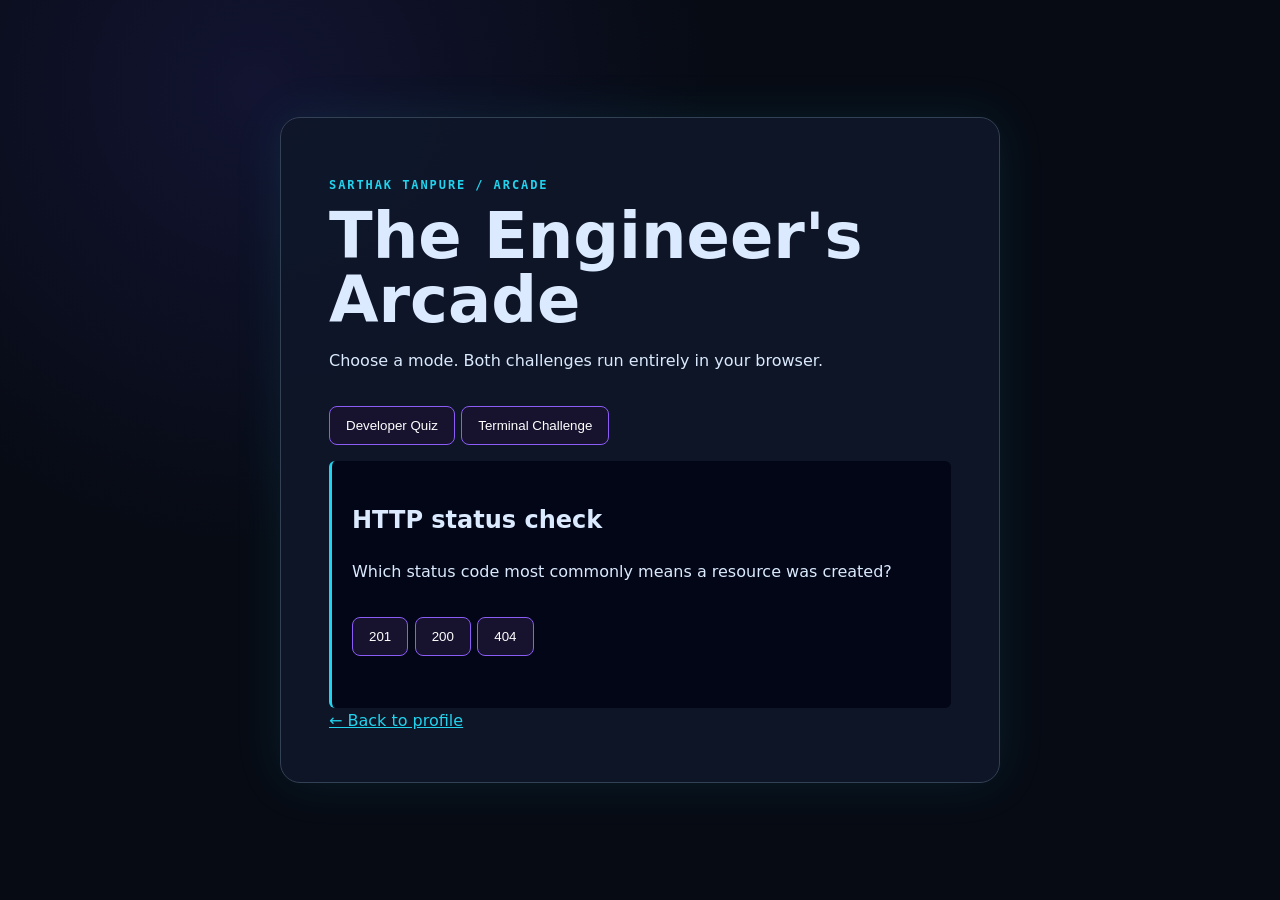
==== arcade/index.html @ b4ba6bf2 "Sarthak's Profile" ====
<!doctype html>
<html lang="en">
  <head>
    <meta charset="utf-8" />
    <meta name="viewport" content="width=device-width,initial-scale=1" />
    <title>The Engineer's Arcade</title>
    <link rel="stylesheet" href="style.css" />
  </head>
  <body>
    <main>
      <p class="eyebrow">SARTHAK TANPURE / ARCADE</p>
      <h1>The Engineer's Arcade</h1>
      <p id="intro">
        Choose a mode. Both challenges run entirely in your browser.
      </p>
      <nav>
        <button data-game="quiz">Developer Quiz</button
        ><button data-game="terminal">Terminal Challenge</button>
      </nav>
      <section id="game"></section>
      <a href="../README.md">← Back to profile</a>
    </main>
    <script src="app.js"></script>
  </body>
</html>
---- arcade/style.css ----
:root {
    color-scheme: dark;
    --violet: #a78bfa;
    --cyan: #22d3ee;
    --ink: #070b14;
    --panel: #101827
}

* {
    box-sizing: border-box
}

body {
    margin: 0;
    min-height: 100vh;
    display: grid;
    place-items: center;
    background: radial-gradient(circle at 20% 10%, #312e8144, transparent 35%), var(--ink);
    color: #dbeafe;
    font: 16px/1.6 system-ui, sans-serif
}

main {
    width: min(720px, 92vw);
    padding: 3rem;
    border: 1px solid #334155;
    border-radius: 20px;
    background: #0f172ad9;
    box-shadow: 0 0 50px #22d3ee18
}

.eyebrow {
    color: var(--cyan);
    font: 700 .75rem monospace;
    letter-spacing: .16em
}

h1 {
    font-size: clamp(2rem, 6vw, 4rem);
    line-height: 1;
    margin: .2rem 0
}

button {
    padding: .7rem 1rem;
    margin: 1rem .4rem 1rem 0;
    border: 1px solid #8b5cf6;
    background: #17122e;
    color: white;
    border-radius: 8px;
    cursor: pointer
}

button:hover {
    background: #312e81
}

#game {
    min-height: 170px;
    padding: 1.25rem;
    border-left: 3px solid var(--cyan);
    background: #020617;
    border-radius: 6px
}

input {
    width: 100%;
    padding: .75rem;
    background: #111827;
    color: white;
    border: 1px solid #475569;
    border-radius: 6px
}

a {
    color: var(--cyan)
}

code {
    color: var(--violet)
}
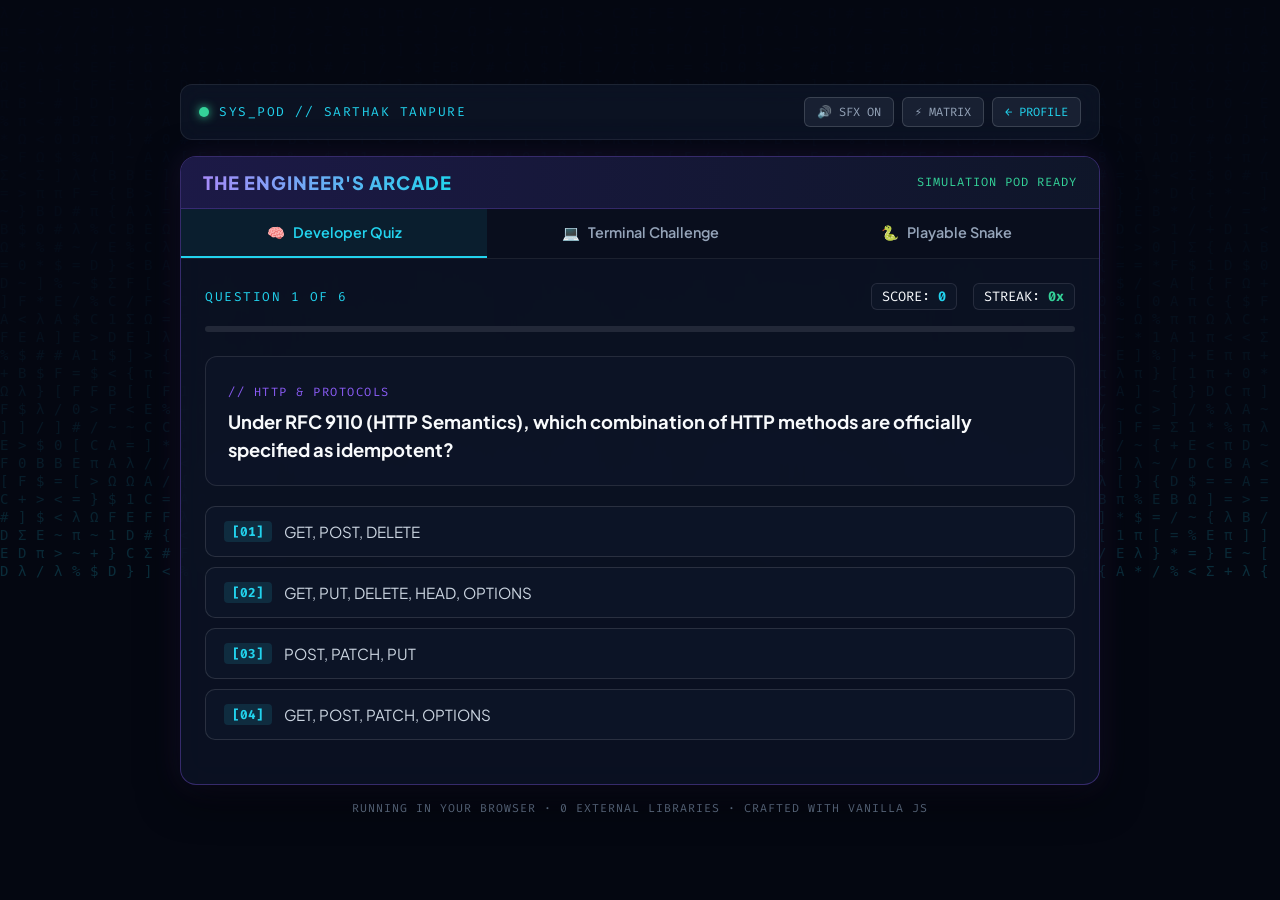
==== commit 75232dab: "feat: build futuristic developer command center, animated SVG suite, and interactive arcade" ====
--- a/arcade/index.html
+++ b/arcade/index.html
@@ -2,24 +2,67 @@
 <html lang="en">
   <head>
     <meta charset="utf-8" />
-    <meta name="viewport" content="width=device-width,initial-scale=1" />
-    <title>The Engineer's Arcade</title>
+    <meta name="viewport" content="width=device-width, initial-scale=1" />
+    <title>The Engineer's Arcade — Sarthak Tanpure</title>
+    <meta name="description" content="Interactive browser engineering simulation & games by Sarthak Tanpure. Featuring Developer Quiz, Terminal Challenge, and Playable Snake." />
+    <link rel="preconnect" href="https://fonts.googleapis.com" />
+    <link rel="preconnect" href="https://fonts.gstatic.com" crossorigin />
+    <link href="https://fonts.googleapis.com/css2?family=Fira+Code:wght@400;500;600;700&family=Plus+Jakarta+Sans:wght@400;600;700;800&display=swap" rel="stylesheet" />
     <link rel="stylesheet" href="style.css" />
   </head>
   <body>
-    <main>
-      <p class="eyebrow">SARTHAK TANPURE / ARCADE</p>
-      <h1>The Engineer's Arcade</h1>
-      <p id="intro">
-        Choose a mode. Both challenges run entirely in your browser.
-      </p>
-      <nav>
-        <button data-game="quiz">Developer Quiz</button
-        ><button data-game="terminal">Terminal Challenge</button>
-      </nav>
-      <section id="game"></section>
-      <a href="../README.md">← Back to profile</a>
-    </main>
+    <!-- Background Canvas for Matrix Rain -->
+    <canvas id="matrixCanvas"></canvas>
+
+    <div class="arcade-wrapper">
+      <!-- Header HUD -->
+      <header class="arcade-header">
+        <div class="header-left">
+          <div class="status-pulse"></div>
+          <span class="mono eyebrow">SYS_POD // SARTHAK TANPURE</span>
+        </div>
+        <div class="header-controls">
+          <button id="audioToggle" class="btn-ctrl" title="Toggle Sound FX">🔊 SFX ON</button>
+          <button id="matrixToggle" class="btn-ctrl" title="Toggle Matrix Rain">⚡ MATRIX</button>
+          <a href="../README.md" class="btn-ctrl link-btn">← PROFILE</a>
+        </div>
+      </header>
+
+      <!-- Main Arcade Container -->
+      <main class="arcade-card">
+        <div class="marquee-bar">
+          <span class="marquee-title">THE ENGINEER'S ARCADE</span>
+          <span class="mono marquee-status">SIMULATION POD READY</span>
+        </div>
+
+        <!-- Mode Selector Tabs -->
+        <nav class="mode-tabs">
+          <button class="tab-btn active" data-game="quiz">
+            <span class="tab-icon">🧠</span>
+            <span class="tab-text">Developer Quiz</span>
+          </button>
+          <button class="tab-btn" data-game="terminal">
+            <span class="tab-icon">💻</span>
+            <span class="tab-text">Terminal Challenge</span>
+          </button>
+          <button class="tab-btn" data-game="snake">
+            <span class="tab-icon">🐍</span>
+            <span class="tab-text">Playable Snake</span>
+          </button>
+        </nav>
+
+        <!-- Dynamic Game Surface -->
+        <section id="gameArea" class="game-area">
+          <!-- Injected via JavaScript -->
+        </section>
+      </main>
+
+      <!-- Footer Info -->
+      <footer class="arcade-footer mono">
+        <span>RUNNING IN YOUR BROWSER · 0 EXTERNAL LIBRARIES · CRAFTED WITH VANILLA JS</span>
+      </footer>
+    </div>
+
     <script src="app.js"></script>
   </body>
 </html>
--- a/arcade/style.css
+++ b/arcade/style.css
@@ -1,81 +1,520 @@
 :root {
-    color-scheme: dark;
-    --violet: #a78bfa;
-    --cyan: #22d3ee;
-    --ink: #070b14;
-    --panel: #101827
+  --bg-primary: #060913;
+  --bg-card: rgba(13, 21, 39, 0.75);
+  --border-card: rgba(139, 92, 246, 0.35);
+  --text-main: #f8fafc;
+  --text-muted: #94a3b8;
+  --accent-violet: #8b5cf6;
+  --accent-cyan: #22d3ee;
+  --accent-green: #34d399;
+  --accent-rose: #f43f5e;
+  --accent-amber: #fbbf24;
+  --font-mono: 'Fira Code', monospace;
+  --font-sans: 'Plus Jakarta Sans', sans-serif;
 }
 
 * {
-    box-sizing: border-box
+  box-sizing: border-box;
+  margin: 0;
+  padding: 0;
 }
 
 body {
-    margin: 0;
-    min-height: 100vh;
-    display: grid;
-    place-items: center;
-    background: radial-gradient(circle at 20% 10%, #312e8144, transparent 35%), var(--ink);
-    color: #dbeafe;
-    font: 16px/1.6 system-ui, sans-serif
-}
-
-main {
-    width: min(720px, 92vw);
-    padding: 3rem;
-    border: 1px solid #334155;
-    border-radius: 20px;
-    background: #0f172ad9;
-    box-shadow: 0 0 50px #22d3ee18
+  background-color: var(--bg-primary);
+  color: var(--text-main);
+  font-family: var(--font-sans);
+  min-height: 100vh;
+  position: relative;
+  overflow-x: hidden;
+  display: flex;
+  justify-content: center;
+  align-items: center;
+  padding: 20px;
+}
+
+#matrixCanvas {
+  position: fixed;
+  top: 0;
+  left: 0;
+  width: 100vw;
+  height: 100vh;
+  z-index: 0;
+  opacity: 0.18;
+  pointer-events: none;
+}
+
+.mono {
+  font-family: var(--font-mono);
+}
+
+.arcade-wrapper {
+  position: relative;
+  z-index: 1;
+  width: 100%;
+  max-width: 920px;
+  display: flex;
+  flex-direction: column;
+  gap: 16px;
+}
+
+/* Header */
+.arcade-header {
+  display: flex;
+  justify-content: space-between;
+  align-items: center;
+  padding: 12px 18px;
+  background: rgba(15, 23, 42, 0.7);
+  backdrop-filter: blur(12px);
+  border: 1px solid rgba(255, 255, 255, 0.08);
+  border-radius: 12px;
+}
+
+.header-left {
+  display: flex;
+  align-items: center;
+  gap: 10px;
+}
+
+.status-pulse {
+  width: 10px;
+  height: 10px;
+  border-radius: 50%;
+  background: var(--accent-green);
+  box-shadow: 0 0 10px var(--accent-green);
+  animation: pulse 2s infinite;
+}
+
+@keyframes pulse {
+  0%, 100% { opacity: 0.4; transform: scale(0.9); }
+  50% { opacity: 1; transform: scale(1.1); }
 }
 
 .eyebrow {
-    color: var(--cyan);
-    font: 700 .75rem monospace;
-    letter-spacing: .16em
-}
-
-h1 {
-    font-size: clamp(2rem, 6vw, 4rem);
-    line-height: 1;
-    margin: .2rem 0
-}
-
-button {
-    padding: .7rem 1rem;
-    margin: 1rem .4rem 1rem 0;
-    border: 1px solid #8b5cf6;
-    background: #17122e;
-    color: white;
-    border-radius: 8px;
-    cursor: pointer
-}
-
-button:hover {
-    background: #312e81
-}
-
-#game {
-    min-height: 170px;
-    padding: 1.25rem;
-    border-left: 3px solid var(--cyan);
-    background: #020617;
-    border-radius: 6px
-}
-
-input {
-    width: 100%;
-    padding: .75rem;
-    background: #111827;
-    color: white;
-    border: 1px solid #475569;
-    border-radius: 6px
-}
-
-a {
-    color: var(--cyan)
-}
-
-code {
-    color: var(--violet)
+  font-size: 0.8rem;
+  color: var(--accent-cyan);
+  letter-spacing: 1.5px;
+}
+
+.header-controls {
+  display: flex;
+  gap: 8px;
+}
+
+.btn-ctrl {
+  background: rgba(30, 41, 59, 0.7);
+  border: 1px solid rgba(255, 255, 255, 0.15);
+  color: var(--text-muted);
+  font-family: var(--font-mono);
+  font-size: 0.75rem;
+  padding: 6px 12px;
+  border-radius: 6px;
+  cursor: pointer;
+  transition: all 0.2s ease;
+  text-decoration: none;
+  display: inline-flex;
+  align-items: center;
+}
+
+.btn-ctrl:hover {
+  background: rgba(139, 92, 246, 0.25);
+  border-color: var(--accent-violet);
+  color: var(--text-main);
+}
+
+.link-btn {
+  color: var(--accent-cyan);
+}
+
+/* Main Card */
+.arcade-card {
+  background: var(--bg-card);
+  backdrop-filter: blur(16px);
+  border: 1px solid var(--border-card);
+  border-radius: 16px;
+  box-shadow: 0 12px 40px rgba(0, 0, 0, 0.6), 0 0 30px rgba(139, 92, 246, 0.15);
+  overflow: hidden;
+  display: flex;
+  flex-direction: column;
+}
+
+.marquee-bar {
+  display: flex;
+  justify-content: space-between;
+  align-items: center;
+  padding: 14px 22px;
+  background: linear-gradient(90deg, rgba(30, 27, 75, 0.9), rgba(15, 23, 42, 0.9));
+  border-bottom: 1px solid rgba(139, 92, 246, 0.25);
+}
+
+.marquee-title {
+  font-weight: 800;
+  font-size: 1.15rem;
+  letter-spacing: 1px;
+  background: linear-gradient(90deg, #a78bfa, #22d3ee);
+  -webkit-background-clip: text;
+  -webkit-text-fill-color: transparent;
+}
+
+.marquee-status {
+  font-size: 0.75rem;
+  color: var(--accent-green);
+  letter-spacing: 1px;
+}
+
+/* Mode Tabs */
+.mode-tabs {
+  display: grid;
+  grid-template-columns: repeat(3, 1fr);
+  background: rgba(10, 15, 30, 0.85);
+  border-bottom: 1px solid rgba(255, 255, 255, 0.08);
+}
+
+.tab-btn {
+  background: none;
+  border: none;
+  border-bottom: 2px solid transparent;
+  padding: 14px;
+  color: var(--text-muted);
+  font-family: var(--font-sans);
+  font-weight: 600;
+  font-size: 0.9rem;
+  cursor: pointer;
+  display: flex;
+  align-items: center;
+  justify-content: center;
+  gap: 8px;
+  transition: all 0.2s ease;
+}
+
+.tab-btn:hover {
+  color: var(--text-main);
+  background: rgba(255, 255, 255, 0.03);
+}
+
+.tab-btn.active {
+  color: var(--accent-cyan);
+  border-bottom-color: var(--accent-cyan);
+  background: rgba(34, 211, 238, 0.08);
+}
+
+/* Game Surface */
+.game-area {
+  padding: 24px;
+  min-height: 480px;
+}
+
+/* Quiz Styles */
+.quiz-header {
+  display: flex;
+  justify-content: space-between;
+  align-items: center;
+  margin-bottom: 16px;
+}
+
+.quiz-progress-track {
+  width: 100%;
+  height: 6px;
+  background: rgba(255, 255, 255, 0.1);
+  border-radius: 3px;
+  margin-bottom: 24px;
+  overflow: hidden;
+}
+
+.quiz-progress-bar {
+  height: 100%;
+  background: linear-gradient(90deg, var(--accent-violet), var(--accent-cyan));
+  transition: width 0.3s ease;
+}
+
+.quiz-hud {
+  display: flex;
+  gap: 16px;
+  font-size: 0.85rem;
+}
+
+.quiz-hud span {
+  background: rgba(15, 23, 42, 0.8);
+  padding: 4px 10px;
+  border-radius: 6px;
+  border: 1px solid rgba(255, 255, 255, 0.1);
+}
+
+.question-box {
+  background: rgba(15, 23, 42, 0.6);
+  border: 1px solid rgba(255, 255, 255, 0.1);
+  border-radius: 12px;
+  padding: 22px;
+  margin-bottom: 20px;
+}
+
+.question-tag {
+  font-size: 0.75rem;
+  color: var(--accent-violet);
+  letter-spacing: 1.5px;
+  margin-bottom: 8px;
+  display: inline-block;
+}
+
+.question-text {
+  font-size: 1.15rem;
+  font-weight: 700;
+  line-height: 1.5;
+  color: var(--text-main);
+}
+
+.options-grid {
+  display: flex;
+  flex-direction: column;
+  gap: 10px;
+  margin-bottom: 20px;
+}
+
+.option-btn {
+  background: rgba(15, 23, 42, 0.7);
+  border: 1px solid rgba(255, 255, 255, 0.12);
+  color: #cbd5e1;
+  font-family: var(--font-sans);
+  font-size: 0.95rem;
+  padding: 14px 18px;
+  border-radius: 10px;
+  cursor: pointer;
+  text-align: left;
+  transition: all 0.2s ease;
+  display: flex;
+  align-items: center;
+  gap: 12px;
+}
+
+.option-btn:hover:not(:disabled) {
+  border-color: var(--accent-cyan);
+  background: rgba(34, 211, 238, 0.08);
+  color: var(--text-main);
+  transform: translateX(4px);
+}
+
+.option-key {
+  font-family: var(--font-mono);
+  font-size: 0.8rem;
+  font-weight: 700;
+  color: var(--accent-cyan);
+  background: rgba(34, 211, 238, 0.12);
+  padding: 2px 8px;
+  border-radius: 4px;
+}
+
+.option-btn.correct {
+  border-color: var(--accent-green);
+  background: rgba(52, 211, 153, 0.15);
+  color: var(--accent-green);
+}
+
+.option-btn.wrong {
+  border-color: var(--accent-rose);
+  background: rgba(244, 63, 94, 0.15);
+  color: var(--accent-rose);
+}
+
+.explanation-card {
+  padding: 16px;
+  border-radius: 10px;
+  background: rgba(15, 23, 42, 0.9);
+  border-left: 4px solid var(--accent-cyan);
+  font-size: 0.9rem;
+  line-height: 1.5;
+  color: var(--text-muted);
+  margin-bottom: 20px;
+  animation: fadeIn 0.3s ease;
+}
+
+.btn-next {
+  background: linear-gradient(90deg, var(--accent-violet), var(--accent-cyan));
+  border: none;
+  color: #060913;
+  font-weight: 700;
+  font-size: 0.95rem;
+  padding: 12px 24px;
+  border-radius: 8px;
+  cursor: pointer;
+  transition: all 0.2s ease;
+}
+
+.btn-next:hover {
+  box-shadow: 0 0 20px rgba(34, 211, 238, 0.5);
+  transform: translateY(-2px);
+}
+
+/* Terminal Styles */
+.terminal-window {
+  background: #090e1a;
+  border: 1px solid #1e293b;
+  border-radius: 10px;
+  height: 440px;
+  display: flex;
+  flex-direction: column;
+  overflow: hidden;
+  box-shadow: inset 0 0 30px rgba(0, 0, 0, 0.7);
+}
+
+.terminal-topbar {
+  background: #111827;
+  padding: 8px 14px;
+  border-bottom: 1px solid #1f2937;
+  display: flex;
+  align-items: center;
+  justify-content: space-between;
+}
+
+.term-dots {
+  display: flex;
+  gap: 6px;
+}
+
+.term-dot {
+  width: 9px;
+  height: 9px;
+  border-radius: 50%;
+}
+
+.term-dot.r { background: #ef4444; }
+.term-dot.y { background: #f59e0b; }
+.term-dot.g { background: #10b981; }
+
+.term-title {
+  font-size: 0.75rem;
+  color: #64748b;
+}
+
+.terminal-body {
+  padding: 16px;
+  flex: 1;
+  overflow-y: auto;
+  font-family: var(--font-mono);
+  font-size: 0.88rem;
+  line-height: 1.6;
+}
+
+.term-line {
+  margin-bottom: 6px;
+  word-break: break-word;
+}
+
+.term-prompt {
+  color: var(--accent-green);
+  font-weight: 600;
+}
+
+.term-cmd {
+  color: var(--text-main);
+}
+
+.term-out {
+  color: #94a3b8;
+  margin-bottom: 8px;
+}
+
+.term-out.cyan { color: var(--accent-cyan); }
+.term-out.violet { color: #a78bfa; }
+.term-out.green { color: var(--accent-green); }
+.term-out.rose { color: var(--accent-rose); }
+
+.terminal-input-row {
+  display: flex;
+  align-items: center;
+  margin-top: 6px;
+}
+
+.terminal-input {
+  flex: 1;
+  background: transparent;
+  border: none;
+  outline: none;
+  color: #f8fafc;
+  font-family: var(--font-mono);
+  font-size: 0.88rem;
+  padding-left: 8px;
+}
+
+/* Snake Game Styles */
+.snake-container {
+  display: flex;
+  flex-direction: column;
+  align-items: center;
+  gap: 16px;
+}
+
+.snake-hud {
+  display: flex;
+  justify-content: space-between;
+  width: 100%;
+  max-width: 440px;
+  font-family: var(--font-mono);
+  font-size: 0.9rem;
+}
+
+.snake-hud span {
+  background: rgba(15, 23, 42, 0.8);
+  padding: 6px 14px;
+  border-radius: 6px;
+  border: 1px solid rgba(255, 255, 255, 0.1);
+}
+
+#snakeCanvas {
+  background: #090e1a;
+  border: 2px solid rgba(52, 211, 153, 0.4);
+  border-radius: 10px;
+  box-shadow: 0 0 25px rgba(52, 211, 153, 0.2);
+}
+
+.snake-controls {
+  display: flex;
+  flex-direction: column;
+  align-items: center;
+  gap: 6px;
+  margin-top: 10px;
+}
+
+.dpad-row {
+  display: flex;
+  gap: 6px;
+}
+
+.dpad-btn {
+  width: 46px;
+  height: 46px;
+  background: rgba(30, 41, 59, 0.8);
+  border: 1px solid rgba(255, 255, 255, 0.15);
+  border-radius: 8px;
+  color: var(--accent-cyan);
+  font-size: 1.2rem;
+  cursor: pointer;
+  display: flex;
+  align-items: center;
+  justify-content: center;
+  user-select: none;
+}
+
+.dpad-btn:active {
+  background: var(--accent-cyan);
+  color: #060913;
+}
+
+/* Footer */
+.arcade-footer {
+  text-align: center;
+  font-size: 0.72rem;
+  color: #64748b;
+  letter-spacing: 1px;
+}
+
+@keyframes fadeIn {
+  from { opacity: 0; transform: translateY(6px); }
+  to { opacity: 1; transform: translateY(0); }
+}
+
+@media (max-width: 640px) {
+  body { padding: 10px; }
+  .mode-tabs { grid-template-columns: 1fr; }
+  .tab-btn { justify-content: flex-start; padding: 10px 16px; }
+  .game-area { padding: 14px; }
+  #snakeCanvas { width: 100%; height: auto; }
 }
